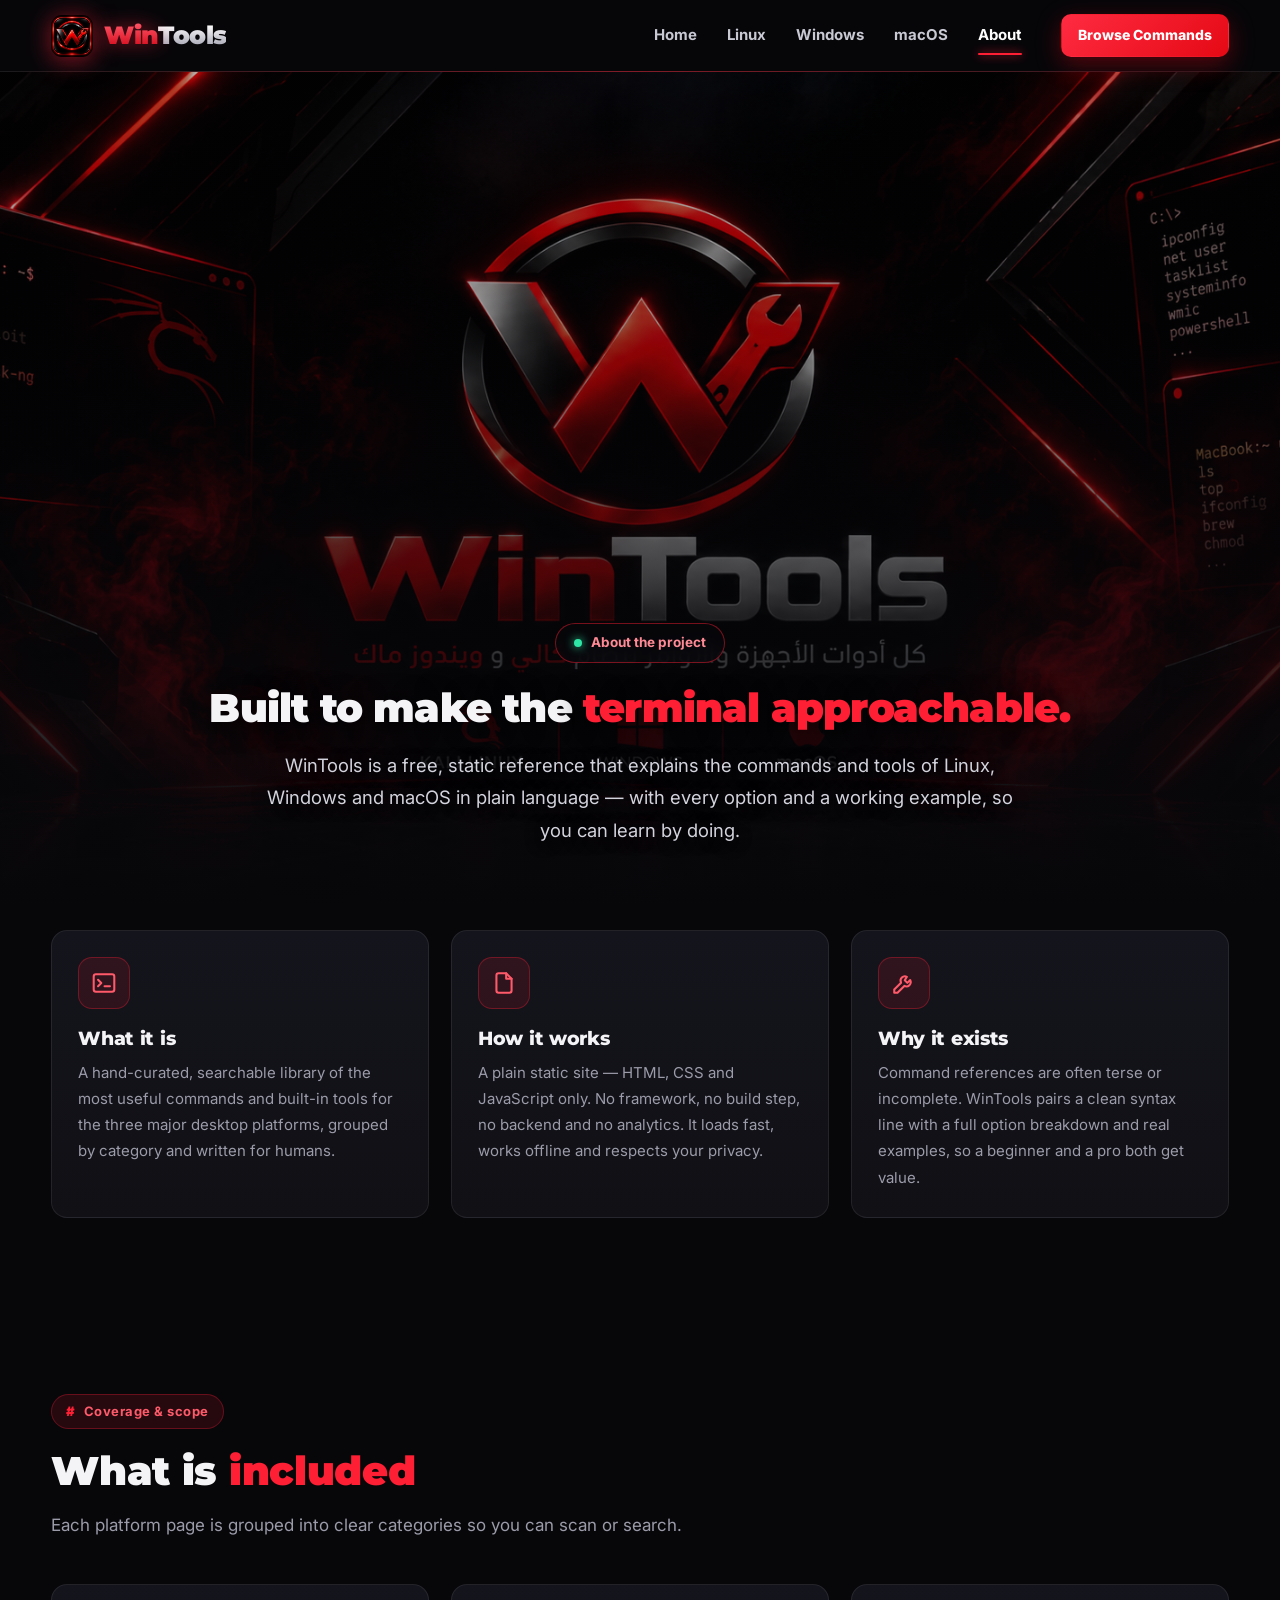
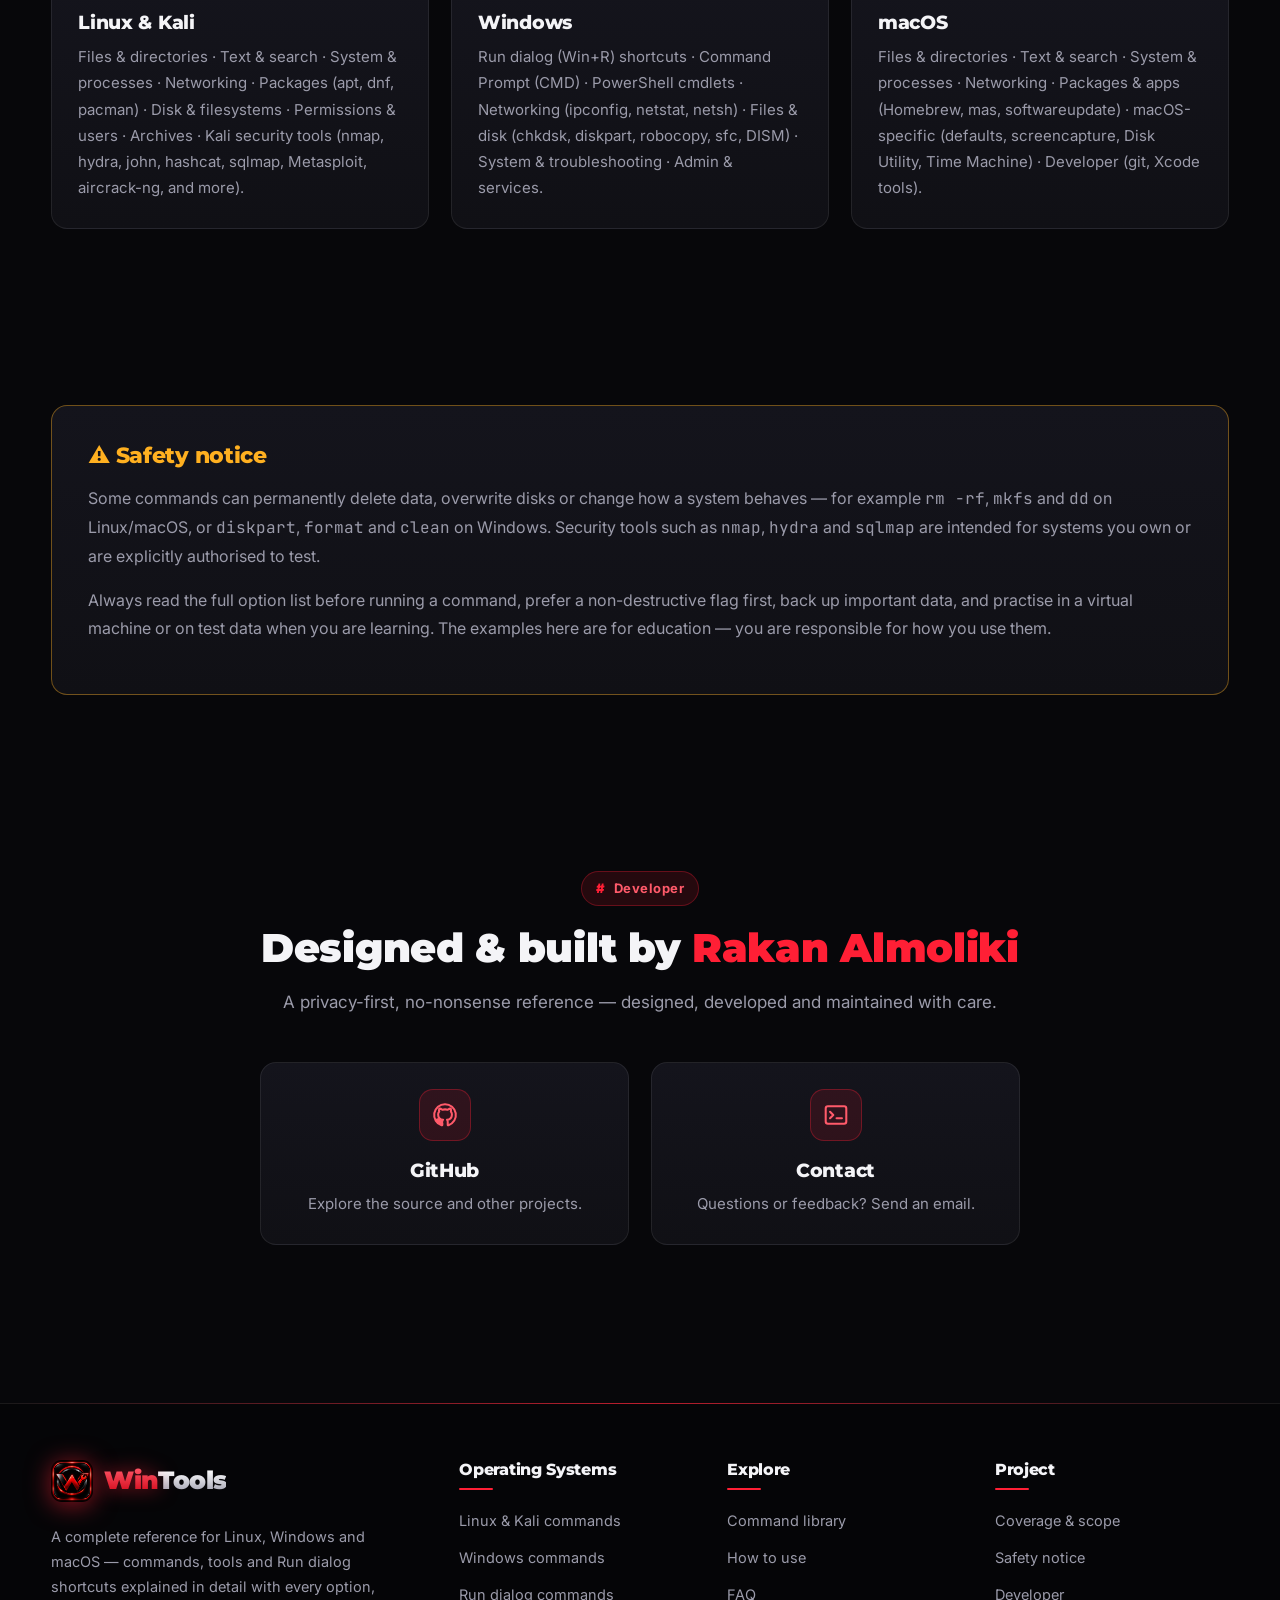
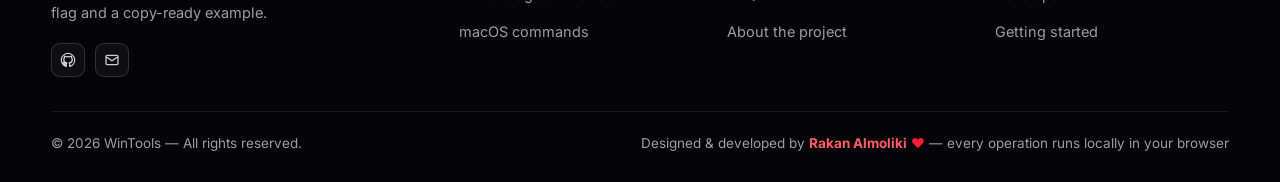
==== about.html @ 7a06fdd3 "Initial release: WinTools — Linux, Windows & macOS command reference" ====
<!DOCTYPE html>
<html lang="en">
<head>
  <meta charset="utf-8">
  <meta name="viewport" content="width=device-width, initial-scale=1">
  <title>About &amp; Project | WinTools</title>
  <meta name="description" content="About WinTools — what it covers, how it is built, the safety notice for destructive commands, and the developer behind the project.">
  <meta name="keywords" content="about wintools, command reference, developer, rakan almoliki, safety, coverage">
  <meta name="theme-color" content="#07070a">
  <link rel="icon" type="image/png" sizes="64x64" href="favicon.png">
  <link rel="apple-touch-icon" href="apple-touch-icon.png">
  <link rel="manifest" href="site.webmanifest">
  <meta property="og:type" content="website">
  <meta property="og:title" content="About WinTools">
  <meta property="og:description" content="What WinTools covers, how it works, and who built it.">
  <meta property="og:image" content="assets/img/background.png">
  <meta name="twitter:card" content="summary_large_image">
  <link rel="preconnect" href="https://fonts.googleapis.com">
  <link rel="preconnect" href="https://fonts.gstatic.com" crossorigin>
  <link href="https://fonts.googleapis.com/css2?family=Montserrat:wght@600;700;800;900&family=Inter:wght@400;500;600;700&family=JetBrains+Mono:wght@400;700&display=swap" rel="stylesheet">
  <link rel="stylesheet" href="assets/css/style.css">
</head>
<body>
  <a class="skip-link" href="#main">Skip to content</a>
  <div id="site-header"></div>

  <main class="page-main page-body" id="main">
    <section class="hero" style="padding-bottom:44px;">
      <div class="hero-inner">
        <span class="hero-badge"><span class="dot"></span> About the project</span>
        <h1>Built to make the <span class="accent">terminal approachable.</span></h1>
        <p class="lead">WinTools is a free, static reference that explains the commands and tools of Linux, Windows and macOS in plain language — with every option and a working example, so you can learn by doing.</p>
      </div>
    </section>

    <section class="section" style="padding-top:12px;">
      <div class="container">
        <div class="grid grid-3">
          <div class="card" data-reveal>
            <div class="card-icon" data-icon="terminal"></div>
            <h3>What it is</h3>
            <p>A hand-curated, searchable library of the most useful commands and built-in tools for the three major desktop platforms, grouped by category and written for humans.</p>
          </div>
          <div class="card" data-reveal>
            <div class="card-icon" data-icon="file"></div>
            <h3>How it works</h3>
            <p>A plain static site — HTML, CSS and JavaScript only. No framework, no build step, no backend and no analytics. It loads fast, works offline and respects your privacy.</p>
          </div>
          <div class="card" data-reveal>
            <div class="card-icon" data-icon="tools"></div>
            <h3>Why it exists</h3>
            <p>Command references are often terse or incomplete. WinTools pairs a clean syntax line with a full option breakdown and real examples, so a beginner and a pro both get value.</p>
          </div>
        </div>
      </div>
    </section>

    <section class="section" id="coverage">
      <div class="container">
        <div class="section-head">
          <span class="kicker">Coverage &amp; scope</span>
          <h2 class="section-title">What is <span class="accent">included</span></h2>
          <p class="section-sub">Each platform page is grouped into clear categories so you can scan or search.</p>
        </div>
        <div class="grid grid-3">
          <div class="card">
            <h3>Linux &amp; Kali</h3>
            <p>Files &amp; directories · Text &amp; search · System &amp; processes · Networking · Packages (apt, dnf, pacman) · Disk &amp; filesystems · Permissions &amp; users · Archives · Kali security tools (nmap, hydra, john, hashcat, sqlmap, Metasploit, aircrack-ng, and more).</p>
          </div>
          <div class="card">
            <h3>Windows</h3>
            <p>Run dialog (Win+R) shortcuts · Command Prompt (CMD) · PowerShell cmdlets · Networking (ipconfig, netstat, netsh) · Files &amp; disk (chkdsk, diskpart, robocopy, sfc, DISM) · System &amp; troubleshooting · Admin &amp; services.</p>
          </div>
          <div class="card">
            <h3>macOS</h3>
            <p>Files &amp; directories · Text &amp; search · System &amp; processes · Networking · Packages &amp; apps (Homebrew, mas, softwareupdate) · macOS-specific (defaults, screencapture, Disk Utility, Time Machine) · Developer (git, Xcode tools).</p>
          </div>
        </div>
      </div>
    </section>

    <section class="section" id="disclaimer">
      <div class="container">
        <div class="panel" style="padding:36px; border-color: rgba(255,176,32,0.4);">
          <h3 style="font-size:22px; color:var(--warn);">⚠ Safety notice</h3>
          <p class="muted" style="margin-top:12px;">Some commands can permanently delete data, overwrite disks or change how a system behaves — for example <span class="mono">rm -rf</span>, <span class="mono">mkfs</span> and <span class="mono">dd</span> on Linux/macOS, or <span class="mono">diskpart</span>, <span class="mono">format</span> and <span class="mono">clean</span> on Windows. Security tools such as <span class="mono">nmap</span>, <span class="mono">hydra</span> and <span class="mono">sqlmap</span> are intended for systems you own or are explicitly authorised to test.</p>
          <p class="muted" style="margin-top:12px;">Always read the full option list before running a command, prefer a non-destructive flag first, back up important data, and practise in a virtual machine or on test data when you are learning. The examples here are for education — you are responsible for how you use them.</p>
        </div>
      </div>
    </section>

    <section class="section" id="dev">
      <div class="container">
        <div class="section-head center">
          <span class="kicker">Developer</span>
          <h2 class="section-title">Designed &amp; built by <span class="accent">Rakan Almoliki</span></h2>
          <p class="section-sub">A privacy-first, no-nonsense reference — designed, developed and maintained with care.</p>
        </div>
        <div class="grid grid-2" style="max-width:760px; margin-inline:auto;">
          <a class="card" href="https://github.com/451646464" target="_blank" rel="noopener" data-reveal style="text-align:center;">
            <div class="card-icon" data-icon="github" style="margin-inline:auto;"></div>
            <h3>GitHub</h3>
            <p>Explore the source and other projects.</p>
          </a>
          <a class="card" href="mailto:rakanalmoliki33@gmail.com" data-reveal style="text-align:center;">
            <div class="card-icon" data-icon="terminal" style="margin-inline:auto;"></div>
            <h3>Contact</h3>
            <p>Questions or feedback? Send an email.</p>
          </a>
        </div>
      </div>
    </section>
  </main>

  <div id="site-footer"></div>

  <script src="assets/js/utils.js"></script>
  <script src="assets/js/chrome.js"></script>
  <script src="assets/js/pages/home.js"></script>
</body>
</html>
---- assets/css/style.css ----
/*
 * WinTools — style.css
 * Design system: red / black, RTL, professional dark UI.
 */

/* ============================= vars ============================= */
:root {
  --bg: #07070a;
  --bg-2: #0a0a0e;
  --panel: #101015;
  --panel-2: #14141c;
  --panel-3: #1a1a23;
  --line: rgba(255, 255, 255, 0.08);
  --line-strong: rgba(255, 255, 255, 0.14);
  --red: #ff1f35;
  --red-2: #e50914;
  --red-3: #ff5a6a;
  --red-dim: rgba(255, 31, 53, 0.12);
  --txt: #f4f4f7;
  --muted: #9b9baa;
  --ok: #2ee6a6;
  --warn: #ffb020;
  --radius: 16px;
  --radius-sm: 10px;
  --shadow: 0 18px 50px rgba(0, 0, 0, 0.55);
  --glow: 0 0 0 1px rgba(255, 31, 53, 0.35), 0 8px 30px rgba(255, 31, 53, 0.25);
  --font: 'Inter', 'Segoe UI', Tahoma, Arial, sans-serif;
  --font-d: 'Montserrat', 'Inter', 'Segoe UI', Arial, sans-serif;
  --mono: 'JetBrains Mono', 'Cascadia Mono', Consolas, 'Courier New', monospace;
  --header-h: 72px;
}

/* ============================= reset ============================= */
*, *::before, *::after { box-sizing: border-box; }

html { scroll-behavior: smooth; }

body {
  margin: 0;
  background: var(--bg);
  color: var(--txt);
  font-family: var(--font);
  font-size: 16px;
  line-height: 1.75;
  -webkit-font-smoothing: antialiased;
  overflow-x: hidden;
}

img, svg, video { max-width: 100%; display: block; }
a { color: inherit; text-decoration: none; }
button, input, textarea, select { font-family: inherit; font-size: inherit; color: inherit; }
::selection { background: var(--red); color: #fff; }

/* custom scrollbar */
::-webkit-scrollbar { width: 10px; height: 10px; }
::-webkit-scrollbar-track { background: #0b0b0f; }
::-webkit-scrollbar-thumb { background: #26262f; border-radius: 8px; border: 2px solid #0b0b0f; }
::-webkit-scrollbar-thumb:hover { background: var(--red-2); }

/* ============================= layout ============================= */
.container {
  width: min(1200px, 92vw);
  margin-inline: auto;
}

.section { padding: 88px 0; position: relative; }
.section-sm { padding: 56px 0; }

.page-body { padding-top: var(--header-h); min-height: 100vh; display: flex; flex-direction: column; }
.page-main { flex: 1; }

/* ============================= typography ============================= */
h1, h2, h3, h4 { line-height: 1.3; margin: 0 0 14px; font-weight: 800; font-family: var(--font-d); letter-spacing: -0.3px; }

.kicker {
  display: inline-flex;
  align-items: center;
  gap: 8px;
  font-size: 13px;
  font-weight: 700;
  letter-spacing: 0.5px;
  color: var(--red-3);
  background: var(--red-dim);
  border: 1px solid rgba(255, 31, 53, 0.3);
  padding: 5px 14px;
  border-radius: 100px;
  margin-bottom: 16px;
}
.kicker::before { content: '#'; font-weight: 900; color: var(--red); }

.section-title { font-size: clamp(26px, 4vw, 40px); font-weight: 900; }
.section-title .accent { color: var(--red); }
.section-sub { color: var(--muted); max-width: 720px; margin: 10px 0 0; font-size: 17px; }
.section-head { margin-bottom: 44px; }
.section-head.center { text-align: center; }
.section-head.center .section-sub { margin-inline: auto; }

.mono { font-family: var(--mono); direction: ltr; unicode-bidi: plaintext; }
.muted { color: var(--muted); }
.text-red { color: var(--red-3); }

/* ============================= logo ============================= */
.brand { display: inline-flex; align-items: center; gap: 11px; }
.brand-img {
  width: 42px;
  height: 42px;
  border-radius: 11px;
  object-fit: contain;
  filter: drop-shadow(0 3px 12px rgba(255, 31, 53, 0.55));
  transition: transform 0.25s;
}
.brand:hover .brand-img { transform: scale(1.06) rotate(-3deg); }
.brand-text {
  font-family: var(--font-d);
  font-size: 25px;
  font-weight: 900;
  letter-spacing: -0.6px;
  white-space: nowrap;
  line-height: 1;
}
.wm-mark {
  background: linear-gradient(180deg, #ff5566 10%, #d40d1e 90%);
  -webkit-background-clip: text;
  background-clip: text;
  color: transparent;
  filter: drop-shadow(0 0 10px rgba(255, 31, 53, 0.55));
}
.wm-tail {
  background: linear-gradient(180deg, #ffffff 15%, #a6a6b4 90%);
  -webkit-background-clip: text;
  background-clip: text;
  color: transparent;
}

/* ============================= header / nav ============================= */
.site-header {
  position: fixed;
  inset-inline: 0;
  top: 0;
  z-index: 900;
  height: var(--header-h);
  background: rgba(7, 7, 10, 0.82);
  backdrop-filter: blur(14px);
  -webkit-backdrop-filter: blur(14px);
  border-bottom: 1px solid var(--line);
}
.site-header::after {
  content: '';
  position: absolute;
  inset-inline: 0;
  bottom: -1px;
  height: 1px;
  background: linear-gradient(90deg, transparent, rgba(255, 31, 53, 0.65), transparent);
  opacity: 0.7;
}
.nav-wrap { height: 100%; display: flex; align-items: center; gap: 26px; }

.site-nav { display: flex; align-items: center; gap: 4px; margin-inline-start: auto; }
.site-nav a {
  position: relative;
  padding: 8px 13px;
  border-radius: 9px;
  font-size: 15px;
  font-weight: 700;
  color: #c9c9d4;
  transition: color 0.2s, background 0.2s;
}
.site-nav a:hover { color: #fff; background: rgba(255, 255, 255, 0.05); }
.site-nav a.active { color: #fff; }
.site-nav a.active::after {
  content: '';
  position: absolute;
  inset-inline: 13px;
  bottom: 2px;
  height: 2px;
  border-radius: 2px;
  background: var(--red);
  box-shadow: 0 0 10px var(--red);
}
.nav-actions { display: flex; align-items: center; gap: 10px; }

.nav-burger {
  display: none;
  width: 42px;
  height: 42px;
  border: 1px solid var(--line-strong);
  background: var(--panel);
  border-radius: 10px;
  cursor: pointer;
  padding: 10px;
  flex-direction: column;
  justify-content: center;
  gap: 5px;
}
.nav-burger span { display: block; height: 2px; background: #fff; border-radius: 2px; transition: 0.25s; }
.nav-burger.open span:nth-child(1) { transform: translateY(7px) rotate(45deg); }
.nav-burger.open span:nth-child(2) { opacity: 0; }
.nav-burger.open span:nth-child(3) { transform: translateY(-7px) rotate(-45deg); }

/* scroll progress */
.scroll-progress {
  position: fixed;
  top: 0;
  inset-inline-start: 0;
  height: 3px;
  width: 0%;
  background: linear-gradient(90deg, var(--red-2), var(--red-3));
  z-index: 950;
  box-shadow: 0 0 12px rgba(255, 31, 53, 0.8);
  transition: width 0.1s linear;
}

/* ============================= buttons ============================= */
.btn {
  display: inline-flex;
  align-items: center;
  justify-content: center;
  gap: 8px;
  padding: 12px 24px;
  border-radius: 12px;
  border: 1px solid transparent;
  font-weight: 800;
  font-size: 15px;
  cursor: pointer;
  transition: transform 0.15s, box-shadow 0.2s, background 0.2s, border-color 0.2s;
  user-select: none;
  white-space: nowrap;
}
.btn:active { transform: translateY(1px) scale(0.99); }
.btn:disabled { opacity: 0.5; cursor: not-allowed; transform: none; }

.btn-primary {
  background: linear-gradient(135deg, #ff2b41, var(--red-2));
  color: #fff;
  box-shadow: 0 8px 24px rgba(229, 9, 20, 0.35);
}
.btn-primary:hover:not(:disabled) {
  box-shadow: 0 10px 34px rgba(229, 9, 20, 0.55);
  transform: translateY(-2px);
}
.btn-ghost {
  background: rgba(255, 255, 255, 0.04);
  border-color: var(--line-strong);
  color: var(--txt);
}
.btn-ghost:hover:not(:disabled) { border-color: var(--red); background: var(--red-dim); }

.btn-dark {
  background: #0d0d12;
  border-color: var(--line-strong);
  color: #e8e8ee;
}
.btn-dark:hover:not(:disabled) { border-color: var(--red); color: #fff; }

.btn-sm { padding: 8px 16px; font-size: 14px; border-radius: 10px; }
.btn-lg { padding: 15px 32px; font-size: 17px; border-radius: 14px; }
.btn-block { width: 100%; }
.btn .icon { width: 18px; height: 18px; }
.icon { width: 18px; height: 18px; flex: 0 0 auto; }

/* ============================= forms ============================= */
.field { margin-bottom: 18px; }
.label {
  display: flex;
  align-items: center;
  justify-content: space-between;
  gap: 10px;
  font-size: 14px;
  font-weight: 700;
  color: #cfcfd9;
  margin-bottom: 8px;
}
.label .hint { color: var(--muted); font-weight: 600; font-size: 12.5px; }

.input, .textarea, .select {
  width: 100%;
  background: #0c0c11;
  border: 1px solid var(--line-strong);
  border-radius: var(--radius-sm);
  padding: 12px 14px;
  color: var(--txt);
  outline: none;
  transition: border-color 0.2s, box-shadow 0.2s, background 0.2s;
}
.input:focus, .textarea:focus, .select:focus {
  border-color: var(--red);
  box-shadow: 0 0 0 3px rgba(255, 31, 53, 0.18);
  background: #0e0e14;
}
.input::placeholder, .textarea::placeholder { color: #63636f; }
.textarea { resize: vertical; min-height: 150px; line-height: 1.8; }
.textarea.mono { font-family: var(--mono); font-size: 14px; }
.select {
  appearance: none;
  background-image: linear-gradient(45deg, transparent 50%, var(--red-3) 50%), linear-gradient(135deg, var(--red-3) 50%, transparent 50%);
  background-position: calc(20px) calc(50% + 2px), calc(26px) calc(50% + 2px);
  background-size: 6px 6px, 6px 6px;
  background-repeat: no-repeat;
  padding-inline-start: 40px;
  cursor: pointer;
}
.select option { background: #101015; }
.input-row { display: flex; gap: 10px; }
.input-row .input { flex: 1; }

.checkbox-line { display: flex; align-items: center; gap: 9px; cursor: pointer; user-select: none; font-size: 14.5px; }
.checkbox-line input { accent-color: var(--red); width: 17px; height: 17px; cursor: pointer; }

/* switch-like segmented control */
.seg {
  display: inline-flex;
  background: #0c0c11;
  border: 1px solid var(--line-strong);
  border-radius: 12px;
  padding: 5px;
  gap: 4px;
  flex-wrap: wrap;
}
.seg button {
  border: 0;
  background: transparent;
  color: var(--muted);
  font-weight: 700;
  font-size: 14px;
  padding: 9px 18px;
  border-radius: 9px;
  cursor: pointer;
  transition: 0.2s;
}
.seg button:hover { color: #fff; }
.seg button.active {
  background: linear-gradient(135deg, #ff2b41, var(--red-2));
  color: #fff;
  box-shadow: 0 6px 18px rgba(229, 9, 20, 0.4);
}

/* ============================= cards / grids ============================= */
.card {
  background: linear-gradient(180deg, var(--panel-2), var(--panel));
  border: 1px solid var(--line);
  border-radius: var(--radius);
  padding: 26px;
  position: relative;
  overflow: hidden;
  transition: transform 0.25s, border-color 0.25s, box-shadow 0.25s;
}
.card.hover:hover {
  transform: translateY(-6px);
  border-color: rgba(255, 31, 53, 0.45);
  box-shadow: 0 22px 50px rgba(0, 0, 0, 0.5), 0 0 0 1px rgba(255, 31, 53, 0.2);
}
.card .card-icon {
  width: 52px;
  height: 52px;
  border-radius: 14px;
  display: grid;
  place-items: center;
  background: var(--red-dim);
  border: 1px solid rgba(255, 31, 53, 0.32);
  color: var(--red-3);
  margin-bottom: 18px;
}
.card .card-icon svg { width: 26px; height: 26px; }
.card h3 { font-size: 19px; margin-bottom: 8px; }
.card p { color: var(--muted); margin: 0; font-size: 15px; }

.grid { display: grid; gap: 22px; }
.grid-2 { grid-template-columns: repeat(2, 1fr); }
.grid-3 { grid-template-columns: repeat(3, 1fr); }
.grid-4 { grid-template-columns: repeat(4, 1fr); }

/* ============================= hero ============================= */
.hero {
  position: relative;
  min-height: min(94vh, 900px);
  display: flex;
  align-items: flex-end;
  padding: 0 0 64px;
  overflow: hidden;
  background:
    linear-gradient(180deg,
      rgba(5, 5, 8, 0.30) 0%,
      rgba(5, 5, 8, 0.42) 30%,
      rgba(6, 6, 9, 0.72) 62%,
      rgba(7, 7, 10, 0.94) 86%,
      var(--bg) 100%),
    url('../img/background.png') center 32% / cover no-repeat,
    var(--bg);
}
.hero::after {
  content: '';
  position: absolute;
  inset-inline: 0;
  bottom: 0;
  height: 160px;
  background: linear-gradient(180deg, transparent, var(--bg) 94%);
  pointer-events: none;
}
.hero-inner {
  position: relative;
  z-index: 2;
  text-align: center;
  width: min(1000px, 92vw);
  margin-inline: auto;
}

.hero-badge {
  display: inline-flex;
  align-items: center;
  gap: 9px;
  background: rgba(8, 8, 12, 0.72);
  backdrop-filter: blur(8px);
  border: 1px solid rgba(255, 31, 53, 0.45);
  color: #ff8a95;
  font-weight: 700;
  font-size: 13.5px;
  border-radius: 100px;
  padding: 7px 18px;
  margin-bottom: 20px;
}
.hero-badge .dot {
  width: 8px;
  height: 8px;
  border-radius: 50%;
  background: var(--ok);
  box-shadow: 0 0 10px var(--ok);
  animation: blink 1.6s infinite;
}
@keyframes blink { 50% { opacity: 0.35; } }

.hero h1 {
  font-size: clamp(23px, 3.6vw, 40px);
  font-weight: 900;
  letter-spacing: -0.8px;
  line-height: 1.25;
  margin-bottom: 16px;
  text-shadow: 0 3px 26px rgba(0, 0, 0, 0.9);
}
.hero h1 .accent { color: var(--red); }
.hero .lead {
  font-size: clamp(15.5px, 1.8vw, 18.5px);
  color: #d3d3dd;
  max-width: 760px;
  margin: 0 auto 28px;
  text-shadow: 0 2px 16px rgba(0, 0, 0, 0.9);
}
.hero-cta { display: flex; gap: 14px; justify-content: center; flex-wrap: wrap; margin-bottom: 26px; }
.btn-ghost.on-dark {
  background: rgba(8, 8, 12, 0.7);
  backdrop-filter: blur(8px);
  border-color: rgba(255, 255, 255, 0.25);
}

.hero-chips {
  display: flex;
  gap: 10px;
  justify-content: center;
  flex-wrap: wrap;
  margin-bottom: 34px;
}
.chip {
  background: rgba(8, 8, 12, 0.66);
  backdrop-filter: blur(6px);
  border: 1px solid rgba(255, 255, 255, 0.16);
  border-radius: 100px;
  padding: 7px 16px;
  font-size: 13px;
  font-weight: 700;
  color: #dcdce4;
  display: inline-flex;
  align-items: center;
  gap: 7px;
}
.chip .hash-mark { color: var(--red); font-weight: 900; }

/* hero feature cards (mockup style) */
.hero-features {
  display: grid;
  grid-template-columns: repeat(4, 1fr);
  gap: 16px;
  text-align: center;
}
.hero-feature {
  background: rgba(9, 9, 13, 0.78);
  backdrop-filter: blur(10px);
  -webkit-backdrop-filter: blur(10px);
  border: 1px solid rgba(255, 255, 255, 0.12);
  border-radius: 16px;
  padding: 20px 14px;
  transition: transform 0.25s, border-color 0.25s, box-shadow 0.25s;
}
.hero-feature:hover {
  transform: translateY(-6px);
  border-color: rgba(255, 31, 53, 0.65);
  box-shadow: 0 16px 40px rgba(0, 0, 0, 0.55), 0 0 24px rgba(255, 31, 53, 0.18);
}
.hero-feature .hf-icon {
  width: 46px;
  height: 46px;
  margin: 0 auto 12px;
  border-radius: 13px;
  display: grid;
  place-items: center;
  background: rgba(255, 31, 53, 0.14);
  border: 1px solid rgba(255, 31, 53, 0.4);
  color: var(--red-3);
}
.hero-feature .hf-icon svg { width: 23px; height: 23px; }
.hero-feature h3 { font-size: 15.5px; margin-bottom: 5px; }
.hero-feature p { font-size: 13px; color: var(--muted); margin: 0; line-height: 1.6; }

/* ============================= stats ============================= */
.stats {
  display: grid;
  grid-template-columns: repeat(4, 1fr);
  gap: 18px;
  background: linear-gradient(180deg, var(--panel-2), var(--panel));
  border: 1px solid var(--line);
  border-radius: 20px;
  padding: 34px 26px;
  position: relative;
  overflow: hidden;
}
.stats::before {
  content: '';
  position: absolute;
  inset-inline: 0;
  top: 0;
  height: 2px;
  background: linear-gradient(90deg, transparent, var(--red), transparent);
}
.stat { text-align: center; }
.stat .num {
  font-size: clamp(30px, 4vw, 44px);
  font-weight: 900;
  color: #fff;
  line-height: 1.1;
}
.stat .num .u { color: var(--red); }
.stat .lbl { color: var(--muted); font-size: 14px; font-weight: 600; margin-top: 4px; }

/* ============================= steps ============================= */
.step { text-align: center; padding: 10px; position: relative; }
.step .n {
  width: 58px;
  height: 58px;
  margin: 0 auto 16px;
  border-radius: 16px;
  display: grid;
  place-items: center;
  font-weight: 900;
  font-size: 22px;
  background: linear-gradient(135deg, #ff2b41, var(--red-2));
  color: #fff;
  box-shadow: 0 10px 26px rgba(229, 9, 20, 0.4);
  position: relative;
}
.step .n::after {
  content: '#';
  position: absolute;
  top: -10px;
  inset-inline-end: -10px;
  font-size: 16px;
  color: var(--red-3);
  opacity: 0.75;
}
.step h3 { font-size: 18px; }
.step p { color: var(--muted); font-size: 15px; margin: 0; }

/* ============================= tabs ============================= */
.tabs {
  display: flex;
  gap: 6px;
  background: #0c0c11;
  border: 1px solid var(--line-strong);
  border-radius: 14px;
  padding: 6px;
  overflow-x: auto;
  margin-bottom: 26px;
}
.tabs .tab-btn {
  flex: 1;
  min-width: max-content;
  border: 0;
  background: transparent;
  color: var(--muted);
  font-weight: 800;
  font-size: 15px;
  padding: 12px 20px;
  border-radius: 10px;
  cursor: pointer;
  transition: 0.2s;
  display: inline-flex;
  align-items: center;
  justify-content: center;
  gap: 8px;
}
.tabs .tab-btn:hover { color: #fff; background: rgba(255, 255, 255, 0.04); }
.tabs .tab-btn.active {
  background: linear-gradient(135deg, #ff2b41, var(--red-2));
  color: #fff;
  box-shadow: 0 8px 22px rgba(229, 9, 20, 0.42);
}
.tab-panel { display: none; }
.tab-panel.active { display: block; animation: fadeUp 0.35s ease; }
@keyframes fadeUp {
  from { opacity: 0; transform: translateY(10px); }
  to { opacity: 1; transform: none; }
}

/* ============================= workbench (tool pages) ============================= */
.workbench {
  display: grid;
  grid-template-columns: 1fr 1fr;
  gap: 22px;
  align-items: start;
}
.panel {
  background: linear-gradient(180deg, var(--panel-2), var(--panel));
  border: 1px solid var(--line);
  border-radius: var(--radius);
  overflow: hidden;
}
.panel-head {
  display: flex;
  align-items: center;
  justify-content: space-between;
  gap: 12px;
  padding: 15px 20px;
  border-bottom: 1px solid var(--line);
  background: rgba(255, 255, 255, 0.02);
}
.panel-head .title {
  font-weight: 800;
  font-size: 15.5px;
  display: inline-flex;
  align-items: center;
  gap: 9px;
}
.panel-head .title::before {
  content: '#';
  color: var(--red);
  font-weight: 900;
}
.panel-body { padding: 20px; }

.actionbar {
  display: flex;
  gap: 10px;
  flex-wrap: wrap;
  margin-top: 18px;
}
.actionbar .btn { flex: 1; min-width: 140px; }

.info-line {
  display: flex;
  align-items: center;
  gap: 8px;
  font-size: 13.5px;
  color: var(--muted);
  background: rgba(255, 255, 255, 0.03);
  border: 1px dashed var(--line-strong);
  border-radius: 10px;
  padding: 10px 14px;
  margin-top: 14px;
}
.info-line strong { color: var(--red-3); }

/* ============================= tables ============================= */
.table-wrap { overflow-x: auto; border-radius: var(--radius); border: 1px solid var(--line); }
.table { width: 100%; border-collapse: collapse; font-size: 14.5px; min-width: 640px; }
.table th {
  text-align: start;
  background: rgba(255, 255, 255, 0.04);
  color: #d7d7e0;
  font-weight: 800;
  font-size: 13.5px;
  padding: 13px 16px;
  border-bottom: 1px solid var(--line-strong);
  white-space: nowrap;
}
.table td {
  padding: 13px 16px;
  border-bottom: 1px solid var(--line);
  vertical-align: middle;
}
.table tr:last-child td { border-bottom: 0; }
.table tbody tr { transition: background 0.15s; }
.table tbody tr:hover { background: rgba(255, 31, 53, 0.05); }
.table tr.match { background: rgba(46, 230, 166, 0.1); box-shadow: inset 0 0 0 1px rgba(46, 230, 166, 0.5); }
.hash-cell {
  font-family: var(--mono);
  font-size: 12.5px;
  direction: ltr;
  text-align: left;
  word-break: break-all;
  color: #c8f5e4;
  line-height: 1.6;
  max-width: 560px;
}
.icon-btn {
  width: 34px;
  height: 34px;
  border-radius: 9px;
  border: 1px solid var(--line-strong);
  background: rgba(255, 255, 255, 0.04);
  color: #cfcfd9;
  cursor: pointer;
  display: inline-grid;
  place-items: center;
  transition: 0.18s;
}
.icon-btn:hover { border-color: var(--red); color: #fff; background: var(--red-dim); }
.icon-btn svg { width: 16px; height: 16px; }

/* ============================= badges ============================= */
.badge {
  display: inline-flex;
  align-items: center;
  gap: 6px;
  font-size: 12px;
  font-weight: 800;
  padding: 4px 11px;
  border-radius: 100px;
  border: 1px solid;
  white-space: nowrap;
}
.badge-strong { color: var(--ok); border-color: rgba(46, 230, 166, 0.4); background: rgba(46, 230, 166, 0.1); }
.badge-medium { color: var(--warn); border-color: rgba(255, 176, 32, 0.4); background: rgba(255, 176, 32, 0.1); }
.badge-weak { color: var(--red-3); border-color: rgba(255, 31, 53, 0.4); background: rgba(255, 31, 53, 0.1); }
.badge-none { color: #9b9baa; border-color: var(--line-strong); background: rgba(255, 255, 255, 0.04); }

/* ============================= dropzone ============================= */
.dropzone {
  border: 2px dashed var(--line-strong);
  border-radius: var(--radius);
  background: rgba(255, 255, 255, 0.02);
  padding: 44px 24px;
  text-align: center;
  cursor: pointer;
  transition: 0.22s;
  position: relative;
}
.dropzone:hover, .dropzone.drag {
  border-color: var(--red);
  background: var(--red-dim);
  box-shadow: inset 0 0 40px rgba(255, 31, 53, 0.08);
}
.dropzone .dz-icon {
  width: 66px;
  height: 66px;
  margin: 0 auto 16px;
  border-radius: 18px;
  display: grid;
  place-items: center;
  background: var(--red-dim);
  border: 1px solid rgba(255, 31, 53, 0.35);
  color: var(--red-3);
}
.dropzone .dz-icon svg { width: 30px; height: 30px; }
.dropzone h3 { font-size: 18px; margin-bottom: 6px; }
.dropzone p { color: var(--muted); margin: 0; font-size: 14.5px; }

.file-meta {
  display: flex;
  align-items: center;
  gap: 14px;
  background: rgba(255, 255, 255, 0.03);
  border: 1px solid var(--line);
  border-radius: 12px;
  padding: 14px 16px;
}
.file-meta .fm-icon {
  width: 46px;
  height: 46px;
  border-radius: 12px;
  background: var(--red-dim);
  color: var(--red-3);
  display: grid;
  place-items: center;
  font-weight: 900;
  font-family: var(--mono);
  font-size: 12px;
  border: 1px solid rgba(255, 31, 53, 0.3);
  flex-shrink: 0;
}
.file-meta .fm-name { font-weight: 800; font-size: 15px; word-break: break-all; }
.file-meta .fm-sub { color: var(--muted); font-size: 13px; }

/* ============================= progress ============================= */
.progress {
  height: 10px;
  background: #0c0c11;
  border: 1px solid var(--line-strong);
  border-radius: 100px;
  overflow: hidden;
}
.progress .bar {
  height: 100%;
  width: 0%;
  background: linear-gradient(90deg, var(--red-2), var(--red-3));
  border-radius: 100px;
  transition: width 0.2s;
  box-shadow: 0 0 12px rgba(255, 31, 53, 0.7);
}
.progress-line { display: flex; align-items: center; gap: 12px; margin-top: 14px; }
.progress-line .pct { font-family: var(--mono); font-size: 13px; color: var(--red-3); min-width: 44px; }

/* spinner */
.spinner {
  width: 17px;
  height: 17px;
  border: 2.5px solid rgba(255, 255, 255, 0.3);
  border-top-color: #fff;
  border-radius: 50%;
  animation: spin 0.75s linear infinite;
  display: inline-block;
}
@keyframes spin { to { transform: rotate(360deg); } }

/* ============================= toast ============================= */
#toast-root {
  position: fixed;
  top: 86px;
  inset-inline-start: 50%;
  transform: translateX(-50%);
  z-index: 2000;
  display: flex;
  flex-direction: column;
  gap: 10px;
  align-items: center;
  width: min(560px, 92vw);
  pointer-events: none;
}
[dir="rtl"] #toast-root { transform: translateX(50%); }
.toast {
  pointer-events: auto;
  background: rgba(14, 14, 20, 0.97);
  border: 1px solid var(--line-strong);
  border-radius: 12px;
  padding: 12px 18px;
  font-size: 14.5px;
  font-weight: 700;
  box-shadow: var(--shadow);
  display: flex;
  align-items: center;
  gap: 10px;
  width: 100%;
  animation: toastIn 0.3s cubic-bezier(0.2, 0.9, 0.3, 1.2);
  backdrop-filter: blur(8px);
}
.toast.out { animation: toastOut 0.3s forwards; }
@keyframes toastIn { from { opacity: 0; transform: translateY(-14px) scale(0.96); } }
@keyframes toastOut { to { opacity: 0; transform: translateY(-10px) scale(0.96); } }
.toast-success { border-color: rgba(46, 230, 166, 0.5); }
.toast-success::before { content: '✓'; color: var(--ok); font-weight: 900; }
.toast-error { border-color: rgba(255, 31, 53, 0.55); }
.toast-error::before { content: '!'; color: var(--red); font-weight: 900; }
.toast-info::before { content: '#'; color: var(--red-3); font-weight: 900; }

/* ============================= FAQ ============================= */
.faq { display: grid; gap: 12px; max-width: 860px; margin-inline: auto; }
.faq-item {
  background: var(--panel);
  border: 1px solid var(--line);
  border-radius: 14px;
  overflow: hidden;
  transition: border-color 0.2s;
}
.faq-item.open { border-color: rgba(255, 31, 53, 0.45); }
.faq-q {
  width: 100%;
  background: transparent;
  border: 0;
  color: var(--txt);
  text-align: start;
  font-weight: 800;
  font-size: 16px;
  padding: 18px 22px;
  cursor: pointer;
  display: flex;
  align-items: center;
  justify-content: space-between;
  gap: 12px;
}
.faq-q .fq-icon {
  color: var(--red);
  font-size: 22px;
  font-weight: 900;
  transition: transform 0.25s;
  line-height: 1;
}
.faq-item.open .fq-icon { transform: rotate(45deg); }
.faq-a {
  max-height: 0;
  overflow: hidden;
  transition: max-height 0.3s ease;
  color: var(--muted);
}
.faq-a > div { padding: 0 22px 20px; }

/* ============================= filters (algorithms page) ============================= */
.filter-bar { display: flex; gap: 9px; flex-wrap: wrap; margin-bottom: 30px; }
.filter-bar button {
  background: rgba(255, 255, 255, 0.045);
  border: 1px solid var(--line-strong);
  color: #c9c9d4;
  font-weight: 700;
  font-size: 14px;
  padding: 8px 18px;
  border-radius: 100px;
  cursor: pointer;
  transition: 0.2s;
}
.filter-bar button:hover { border-color: var(--red); color: #fff; }
.filter-bar button.active {
  background: linear-gradient(135deg, #ff2b41, var(--red-2));
  border-color: transparent;
  color: #fff;
  box-shadow: 0 6px 18px rgba(229, 9, 20, 0.4);
}
.algo-card { display: flex; flex-direction: column; gap: 10px; }
.algo-card .algo-top { display: flex; align-items: center; justify-content: space-between; gap: 10px; }
.algo-card .algo-name { font-weight: 900; font-size: 17px; font-family: var(--mono); direction: ltr; }
.algo-card .algo-ar { color: var(--red-3); font-size: 14px; font-weight: 700; }
.algo-card .algo-desc { color: var(--muted); font-size: 14.5px; flex: 1; margin: 0; }
.algo-card .try-link {
  color: var(--red-3);
  font-weight: 800;
  font-size: 14px;
  display: inline-flex;
  align-items: center;
  gap: 6px;
}
.algo-card .try-link:hover { color: #fff; }

/* ============================= callout ============================= */
.callout {
  background: rgba(255, 31, 53, 0.07);
  border: 1px solid rgba(255, 31, 53, 0.3);
  border-inline-start: 3px solid var(--red);
  border-radius: 12px;
  padding: 16px 20px;
  font-size: 15px;
  color: #d9d9e2;
}
.callout strong { color: var(--red-3); }
.callout.warn { background: rgba(255, 176, 32, 0.07); border-color: rgba(255, 176, 32, 0.35); border-inline-start-color: var(--warn); }
.callout.warn strong { color: var(--warn); }

/* ============================= CTA band ============================= */
.cta-band {
  position: relative;
  background:
    radial-gradient(600px 260px at 50% 0%, rgba(229, 9, 20, 0.3), transparent 70%),
    linear-gradient(180deg, var(--panel-2), var(--panel));
  border: 1px solid rgba(255, 31, 53, 0.3);
  border-radius: 24px;
  padding: 56px 34px;
  text-align: center;
  overflow: hidden;
}
.cta-band::before {
  content: '#';
  position: absolute;
  font-size: 300px;
  font-weight: 900;
  color: rgba(255, 31, 53, 0.06);
  inset-inline-end: -30px;
  top: -80px;
  line-height: 1;
  font-family: var(--mono);
}
.cta-band h2 { font-size: clamp(24px, 3.6vw, 38px); position: relative; }
.cta-band p { color: var(--muted); max-width: 620px; margin: 0 auto 26px; position: relative; }

/* ============================= footer ============================= */
.site-footer {
  background: #050507;
  border-top: 1px solid var(--line);
  margin-top: 70px;
  position: relative;
}
.site-footer::before {
  content: '';
  position: absolute;
  inset-inline: 0;
  top: -1px;
  height: 1px;
  background: linear-gradient(90deg, transparent, rgba(255, 31, 53, 0.7), transparent);
}
.footer-grid {
  display: grid;
  grid-template-columns: 1.6fr 1fr 1fr 1fr;
  gap: 34px;
  padding: 56px 0 34px;
}
.footer-brand p { color: var(--muted); font-size: 14.5px; margin: 14px 0 18px; max-width: 330px; }
.footer-social { display: flex; gap: 10px; }
.footer-col h4 { font-size: 15.5px; margin-bottom: 16px; position: relative; padding-inline-start: 0; }
.footer-col h4::after {
  content: '';
  display: block;
  width: 34px;
  height: 2px;
  background: var(--red);
  margin-top: 8px;
  border-radius: 2px;
}
.footer-col ul { list-style: none; margin: 0; padding: 0; display: grid; gap: 9px; }
.footer-col a { color: var(--muted); font-size: 14.5px; transition: 0.18s; }
.footer-col a:hover { color: var(--red-3); padding-inline-start: 4px; }
.footer-bottom {
  border-top: 1px solid var(--line);
  padding: 20px 0 26px;
  display: flex;
  align-items: center;
  justify-content: space-between;
  gap: 14px;
  flex-wrap: wrap;
  color: var(--muted);
  font-size: 13.5px;
}
.footer-bottom .heart { color: var(--red); }

/* back to top */
#backTop {
  position: fixed;
  bottom: 26px;
  inset-inline-end: 26px;
  width: 46px;
  height: 46px;
  border-radius: 13px;
  background: linear-gradient(135deg, #ff2b41, var(--red-2));
  color: #fff;
  border: 0;
  cursor: pointer;
  display: grid;
  place-items: center;
  box-shadow: 0 10px 26px rgba(229, 9, 20, 0.5);
  opacity: 0;
  visibility: hidden;
  transform: translateY(14px);
  transition: 0.25s;
  z-index: 800;
  font-size: 20px;
  font-weight: 900;
}
#backTop.show { opacity: 1; visibility: visible; transform: none; }
#backTop:hover { transform: translateY(-3px); }

/* ============================= reveal animation ============================= */
[data-reveal] {
  opacity: 0;
  transform: translateY(26px);
  transition: opacity 0.6s ease, transform 0.6s cubic-bezier(0.2, 0.7, 0.3, 1);
}
[data-reveal].revealed { opacity: 1; transform: none; }

/* ============================= misc ============================= */
.noscript-note {
  background: rgba(255, 176, 32, 0.12);
  border: 1px solid rgba(255, 176, 32, 0.4);
  color: var(--warn);
  padding: 14px 20px;
  text-align: center;
  font-weight: 700;
}
.divider { height: 1px; background: var(--line); margin: 26px 0; }
.mt-0 { margin-top: 0; } .mt-1 { margin-top: 10px; } .mt-2 { margin-top: 20px; } .mt-3 { margin-top: 30px; }
.mb-0 { margin-bottom: 0; } .mb-2 { margin-bottom: 20px; } .mb-3 { margin-bottom: 30px; }
.center { text-align: center; }
.flex { display: flex; } .items-center { align-items: center; } .gap-2 { gap: 10px; } .wrap { flex-wrap: wrap; }
.hidden { display: none !important; }
.sr-only {
  position: absolute; width: 1px; height: 1px; padding: 0; margin: -1px;
  overflow: hidden; clip: rect(0, 0, 0, 0); border: 0;
}
.skip-link {
  position: absolute;
  top: -60px;
  inset-inline-start: 14px;
  background: var(--red);
  color: #fff;
  padding: 10px 18px;
  border-radius: 0 0 10px 10px;
  z-index: 1000;
  font-weight: 800;
  transition: top 0.2s;
}
.skip-link:focus { top: 0; }

.result-box {
  background: #0a0a0f;
  border: 1px solid var(--line-strong);
  border-radius: var(--radius-sm);
  padding: 16px;
  min-height: 150px;
  font-family: var(--mono);
  font-size: 13.5px;
  line-height: 1.8;
  direction: ltr;
  text-align: left;
  word-break: break-all;
  white-space: pre-wrap;
  color: #c8f5e4;
  overflow-wrap: anywhere;
}
.result-box:empty::before { content: '—'; color: #4a4a55; }

.key-field { position: relative; }
.key-field .eye {
  position: absolute;
  inset-inline-end: 8px;
  top: 50%;
  transform: translateY(-50%);
  background: transparent;
  border: 0;
  color: var(--muted);
  cursor: pointer;
  padding: 6px;
  font-size: 16px;
}
.key-field .eye:hover { color: var(--red-3); }

.strength { height: 7px; background: #0c0c11; border-radius: 100px; overflow: hidden; margin-top: 8px; border: 1px solid var(--line); }
.strength .s-bar { height: 100%; width: 0; transition: width 0.3s, background 0.3s; border-radius: 100px; }
.strength-label { font-size: 12.5px; color: var(--muted); margin-top: 5px; font-weight: 700; }

.preview-media {
  border-radius: 12px;
  border: 1px solid var(--line-strong);
  overflow: hidden;
  background: #000;
  max-height: 340px;
}
.preview-media img, .preview-media video { max-height: 340px; width: 100%; object-fit: contain; }

.pill-row { display: flex; gap: 8px; flex-wrap: wrap; }

/* ============================= responsive ============================= */
@media (max-width: 1150px) {
  :root { --header-h: 64px; }
  .site-nav {
    position: fixed;
    top: var(--header-h);
    inset-inline: 0;
    background: rgba(8, 8, 11, 0.98);
    backdrop-filter: blur(16px);
    flex-direction: column;
    align-items: stretch;
    padding: 14px;
    gap: 4px;
    border-bottom: 1px solid var(--line);
    transform: translateY(-130%);
    transition: transform 0.3s ease;
    max-height: calc(100vh - var(--header-h));
    overflow-y: auto;
    margin: 0;
  }
  .site-nav.open { transform: translateY(0); }
  .site-nav a { padding: 13px 16px; font-size: 16px; border-radius: 10px; }
  .site-nav a.active::after { inset-inline: auto; inset-inline-start: 4px; top: 50%; transform: translateY(-50%); width: 3px; height: 24px; bottom: auto; }
  .nav-burger { display: flex; }
}

@media (max-width: 1080px) {
  .grid-4 { grid-template-columns: repeat(2, 1fr); }
  .footer-grid { grid-template-columns: 1fr 1fr; }
}

@media (max-width: 900px) {
  .hero { min-height: min(88vh, 760px); padding-bottom: 44px; }
  .hero-features { grid-template-columns: repeat(2, 1fr); gap: 12px; }
  .nav-actions .btn { display: none; }
  .workbench { grid-template-columns: 1fr; }
  .grid-3 { grid-template-columns: repeat(2, 1fr); }
  .section { padding: 64px 0; }
}

@media (max-width: 640px) {
  .grid-2, .grid-3, .grid-4 { grid-template-columns: 1fr; }
  .stats { grid-template-columns: repeat(2, 1fr); gap: 26px 12px; padding: 26px 16px; }
  .footer-grid { grid-template-columns: 1fr; gap: 26px; }
  .hero { padding-bottom: 36px; }
  .hero-cta .btn { width: 100%; }
  .card { padding: 20px; }
  .panel-body { padding: 16px; }
  .actionbar .btn { min-width: 100%; }
  .brand-text { font-size: 21px; }
  .brand-img { width: 36px; height: 36px; }
  .tabs .tab-btn { font-size: 14px; padding: 11px 14px; flex: 0 0 auto; }
}

@media (max-width: 430px) {
  .hero-features { grid-template-columns: 1fr; }
}

@media (prefers-reduced-motion: reduce) {
  *, *::before, *::after { animation-duration: 0.01ms !important; transition-duration: 0.01ms !important; }
  html { scroll-behavior: auto; }
  [data-reveal] { opacity: 1; transform: none; }
}

/* ============================= command browser ============================= */
.cmd-toolbar {
  position: sticky;
  top: var(--header-h);
  z-index: 40;
  background: rgba(7, 7, 10, 0.92);
  backdrop-filter: blur(12px);
  border: 1px solid var(--line);
  border-radius: var(--radius);
  padding: 16px;
  margin-bottom: 28px;
  box-shadow: var(--shadow);
}
.cmd-search { position: relative; }
.cmd-search .icon {
  position: absolute;
  inset-inline-start: 16px;
  top: 50%;
  transform: translateY(-50%);
  width: 19px; height: 19px;
  color: var(--muted);
  pointer-events: none;
}
.cmd-search .input { padding-inline-start: 46px; font-size: 16px; }
.cmd-chips { display: flex; flex-wrap: wrap; gap: 9px; margin-top: 14px; }
.chip-btn {
  border: 1px solid var(--line-strong);
  background: rgba(255, 255, 255, 0.03);
  color: var(--muted);
  padding: 7px 15px;
  border-radius: 100px;
  font-size: 13.5px;
  font-weight: 700;
  cursor: pointer;
  transition: 0.18s;
  display: inline-flex;
  align-items: center;
  gap: 7px;
  white-space: nowrap;
}
.chip-btn:hover { color: #fff; border-color: rgba(255, 31, 53, 0.5); }
.chip-btn.active {
  color: #fff;
  background: var(--red-dim);
  border-color: var(--red);
  box-shadow: 0 4px 16px rgba(255, 31, 53, 0.25);
}
.chip-btn .cnt { font-size: 11.5px; opacity: 0.7; font-family: var(--mono); }

.cmd-meta { display: flex; justify-content: space-between; align-items: center; gap: 14px; margin: 4px 2px 18px; flex-wrap: wrap; }
.cmd-count { color: var(--muted); font-size: 14px; }
.cmd-count strong { color: var(--red-3); font-family: var(--mono); }
.cmd-actions { display: flex; gap: 9px; }

.cmd-list { display: grid; gap: 14px; }

.cmd-card {
  background: var(--panel);
  border: 1px solid var(--line);
  border-radius: var(--radius);
  overflow: hidden;
  transition: border-color 0.22s, box-shadow 0.22s;
}
.cmd-card:hover { border-color: rgba(255, 31, 53, 0.4); box-shadow: 0 10px 34px rgba(0, 0, 0, 0.4); }
.cmd-card.open { border-color: rgba(255, 31, 53, 0.55); }

.cmd-head {
  display: flex;
  align-items: center;
  gap: 14px;
  padding: 16px 18px;
  cursor: pointer;
  user-select: none;
  width: 100%;
  background: none;
  border: none;
  text-align: start;
}
.cmd-head .cmd-name {
  font-family: var(--mono);
  font-size: 17px;
  font-weight: 700;
  color: #fff;
  background: rgba(255, 31, 53, 0.1);
  border: 1px solid rgba(255, 31, 53, 0.3);
  padding: 3px 12px;
  border-radius: 8px;
  white-space: nowrap;
  direction: ltr;
}
.cmd-head .cmd-cat {
  font-size: 11.5px;
  font-weight: 700;
  color: var(--muted);
  border: 1px solid var(--line);
  padding: 3px 10px;
  border-radius: 100px;
  white-space: nowrap;
}
.cmd-head .cmd-desc { color: var(--muted); font-size: 14.5px; flex: 1; min-width: 0; }
.cmd-head .cmd-toggle {
  width: 26px; height: 26px;
  display: grid; place-items: center;
  color: var(--red-3);
  transition: transform 0.24s;
  flex: 0 0 auto;
}
.cmd-card.open .cmd-toggle { transform: rotate(180deg); }
.cmd-head .cmd-copy { flex: 0 0 auto; }

.cmd-body { display: none; padding: 0 18px 18px; border-top: 1px solid var(--line); }
.cmd-card.open .cmd-body { display: block; }

.cmd-syntax {
  display: flex;
  align-items: center;
  gap: 12px;
  background: var(--bg-2);
  border: 1px solid var(--line);
  border-radius: var(--radius-sm);
  padding: 12px 14px;
  margin: 16px 0;
  font-family: var(--mono);
  font-size: 14px;
  color: var(--red-3);
  direction: ltr;
  unicode-bidi: plaintext;
  overflow-x: auto;
}
.cmd-syntax .lbl { color: var(--muted); font-size: 11px; font-weight: 800; letter-spacing: 0.6px; flex: 0 0 auto; }

.cmd-sec-title {
  font-size: 12.5px;
  font-weight: 800;
  letter-spacing: 0.6px;
  text-transform: uppercase;
  color: var(--red-3);
  margin: 18px 0 10px;
  display: flex;
  align-items: center;
  gap: 8px;
}
.cmd-sec-title::before { content: ''; width: 4px; height: 15px; background: var(--red); border-radius: 3px; }

.opt-table { width: 100%; border-collapse: collapse; font-size: 14px; }
.opt-table td { padding: 9px 12px; border-bottom: 1px solid var(--line); vertical-align: top; }
.opt-table tr:last-child td { border-bottom: none; }
.opt-table .flag {
  font-family: var(--mono);
  color: var(--red-3);
  font-weight: 700;
  white-space: nowrap;
  direction: ltr;
  width: 1%;
  padding-inline-end: 18px;
}
.opt-table .mean { color: var(--muted); }
.opt-table tbody tr:hover td { background: rgba(255, 255, 255, 0.02); }

.ex-list { display: grid; gap: 9px; }
.ex-item {
  display: flex;
  align-items: center;
  gap: 12px;
  background: var(--bg-2);
  border: 1px solid var(--line);
  border-radius: var(--radius-sm);
  padding: 11px 14px;
  font-family: var(--mono);
  font-size: 13.5px;
  color: #e8e8ef;
  direction: ltr;
  unicode-bidi: plaintext;
  overflow-x: auto;
}
.ex-item .prompt { color: var(--red); font-weight: 800; flex: 0 0 auto; user-select: none; }
.ex-item .ex-text { flex: 1; min-width: 0; white-space: pre; }

.key-list { display: grid; gap: 7px; }
.key-list .key-row { display: flex; gap: 12px; font-size: 13.5px; align-items: baseline; }
.key-list .k {
  font-family: var(--mono);
  color: #fff;
  background: rgba(255, 255, 255, 0.06);
  border: 1px solid var(--line-strong);
  padding: 1px 9px;
  border-radius: 6px;
  min-width: 74px;
  text-align: center;
  direction: ltr;
  flex: 0 0 auto;
}
.key-list .v { color: var(--muted); }

.num-table { display: grid; gap: 7px; }
.num-table .num-row { display: flex; gap: 12px; font-size: 13.5px; align-items: baseline; }
.num-table .n {
  font-family: var(--mono);
  color: var(--red-3);
  font-weight: 800;
  min-width: 34px;
  text-align: center;
  direction: ltr;
  flex: 0 0 auto;
}
.num-table .d { color: var(--muted); }

.cmd-empty {
  text-align: center;
  padding: 60px 20px;
  border: 1px dashed var(--line-strong);
  border-radius: var(--radius);
  color: var(--muted);
}
.cmd-empty .big { font-size: 40px; margin-bottom: 12px; }
.cmd-empty h3 { font-size: 20px; color: var(--txt); }
.cmd-empty p { margin: 6px 0 0; }

.copied-flash { animation: copyFlash 0.5s; }
@keyframes copyFlash {
  0% { box-shadow: inset 0 0 0 2px rgba(46, 230, 166, 0.7); }
  100% { box-shadow: inset 0 0 0 2px transparent; }
}

@media (max-width: 760px) {
  .cmd-head { flex-wrap: wrap; gap: 10px; }
  .cmd-head .cmd-desc { flex-basis: 100%; order: 3; }
  .cmd-head .cmd-toggle { order: 2; margin-inline-start: auto; }
  .opt-table td { padding: 8px 8px; }
  .cmd-toolbar { padding: 12px; }
}
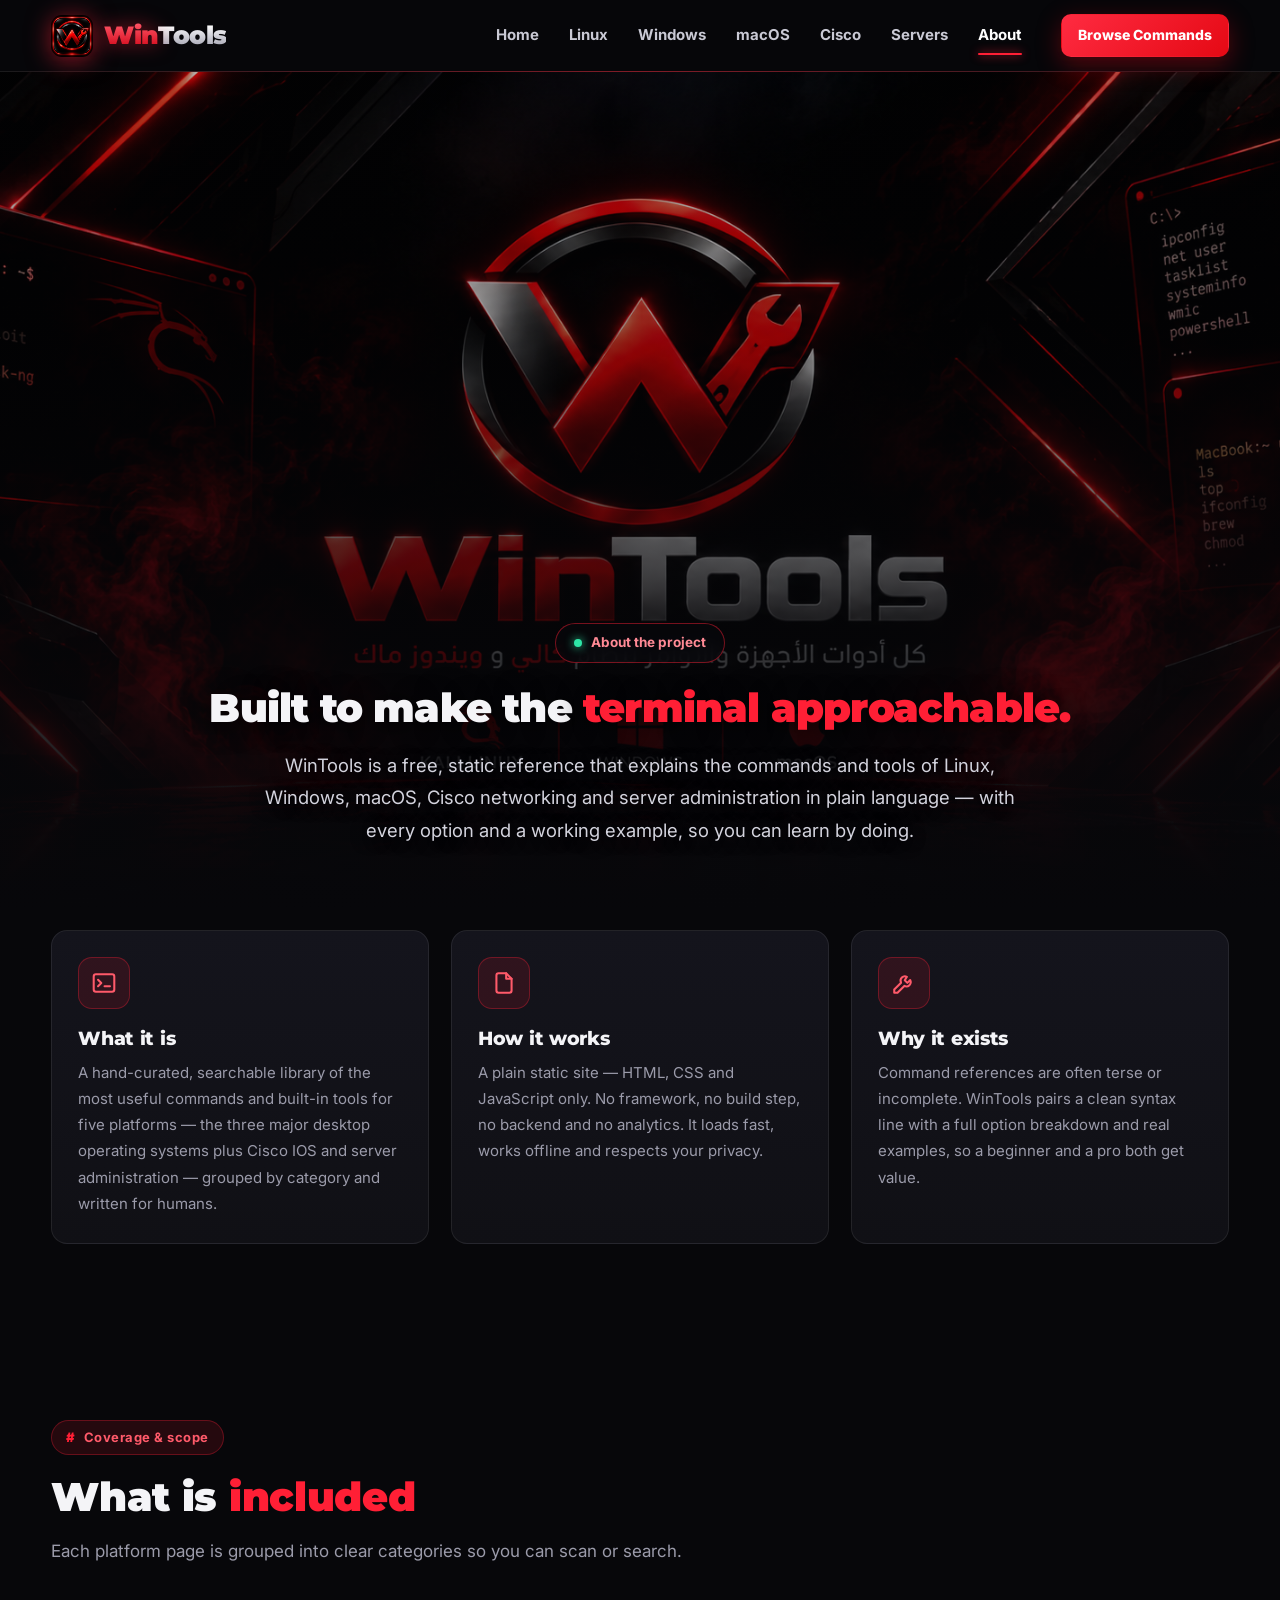
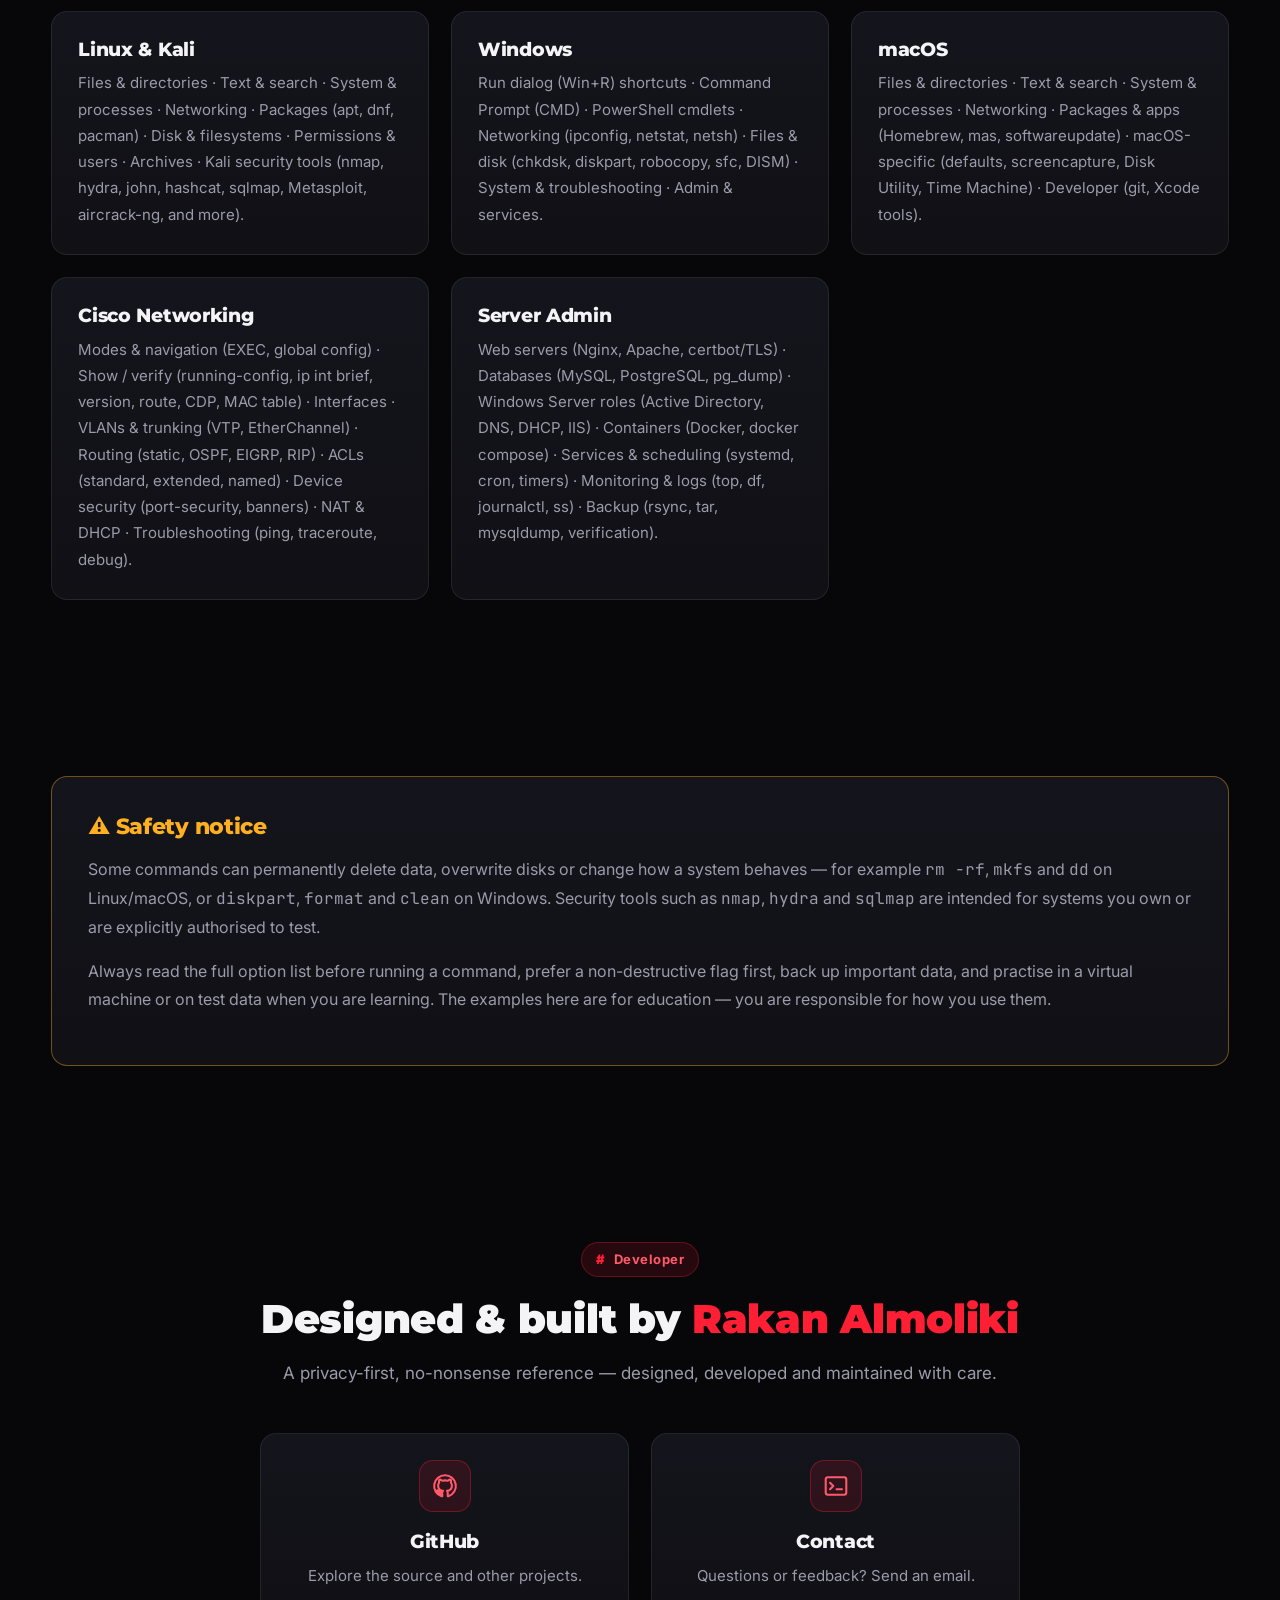
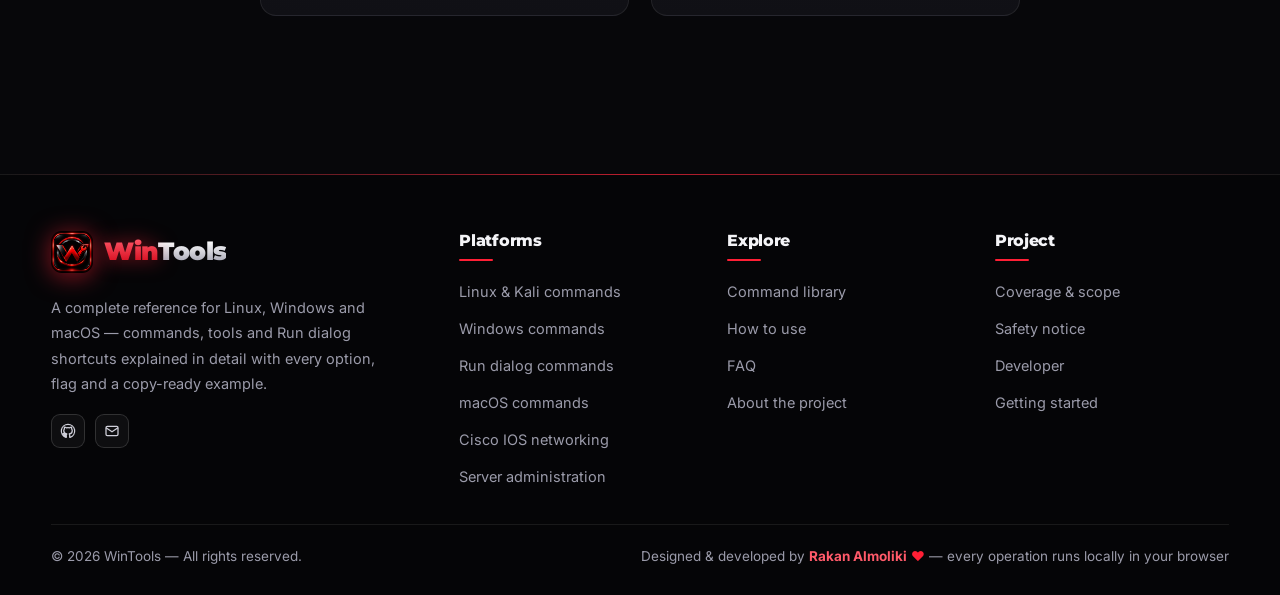
==== commit 426673f8: "Add Cisco networking & server administration pages (359 commands total) - New cisco.html: 49 Cisco I" ====
--- a/about.html
+++ b/about.html
@@ -29,7 +29,7 @@
       <div class="hero-inner">
         <span class="hero-badge"><span class="dot"></span> About the project</span>
         <h1>Built to make the <span class="accent">terminal approachable.</span></h1>
-        <p class="lead">WinTools is a free, static reference that explains the commands and tools of Linux, Windows and macOS in plain language — with every option and a working example, so you can learn by doing.</p>
+        <p class="lead">WinTools is a free, static reference that explains the commands and tools of Linux, Windows, macOS, Cisco networking and server administration in plain language — with every option and a working example, so you can learn by doing.</p>
       </div>
     </section>
 
@@ -39,7 +39,7 @@
           <div class="card" data-reveal>
             <div class="card-icon" data-icon="terminal"></div>
             <h3>What it is</h3>
-            <p>A hand-curated, searchable library of the most useful commands and built-in tools for the three major desktop platforms, grouped by category and written for humans.</p>
+            <p>A hand-curated, searchable library of the most useful commands and built-in tools for five platforms — the three major desktop operating systems plus Cisco IOS and server administration — grouped by category and written for humans.</p>
           </div>
           <div class="card" data-reveal>
             <div class="card-icon" data-icon="file"></div>
@@ -74,6 +74,14 @@
           <div class="card">
             <h3>macOS</h3>
             <p>Files &amp; directories · Text &amp; search · System &amp; processes · Networking · Packages &amp; apps (Homebrew, mas, softwareupdate) · macOS-specific (defaults, screencapture, Disk Utility, Time Machine) · Developer (git, Xcode tools).</p>
+          </div>
+          <div class="card">
+            <h3>Cisco Networking</h3>
+            <p>Modes &amp; navigation (EXEC, global config) · Show / verify (running-config, ip int brief, version, route, CDP, MAC table) · Interfaces · VLANs &amp; trunking (VTP, EtherChannel) · Routing (static, OSPF, EIGRP, RIP) · ACLs (standard, extended, named) · Device security (port-security, banners) · NAT &amp; DHCP · Troubleshooting (ping, traceroute, debug).</p>
+          </div>
+          <div class="card">
+            <h3>Server Admin</h3>
+            <p>Web servers (Nginx, Apache, certbot/TLS) · Databases (MySQL, PostgreSQL, pg_dump) · Windows Server roles (Active Directory, DNS, DHCP, IIS) · Containers (Docker, docker compose) · Services &amp; scheduling (systemd, cron, timers) · Monitoring &amp; logs (top, df, journalctl, ss) · Backup (rsync, tar, mysqldump, verification).</p>
           </div>
         </div>
       </div>
--- a/assets/css/style.css
+++ b/assets/css/style.css
@@ -1139,7 +1139,7 @@
 .pill-row { display: flex; gap: 8px; flex-wrap: wrap; }
 
 /* ============================= responsive ============================= */
-@media (max-width: 1150px) {
+@media (max-width: 1200px) {
   :root { --header-h: 64px; }
   .site-nav {
     position: fixed;
